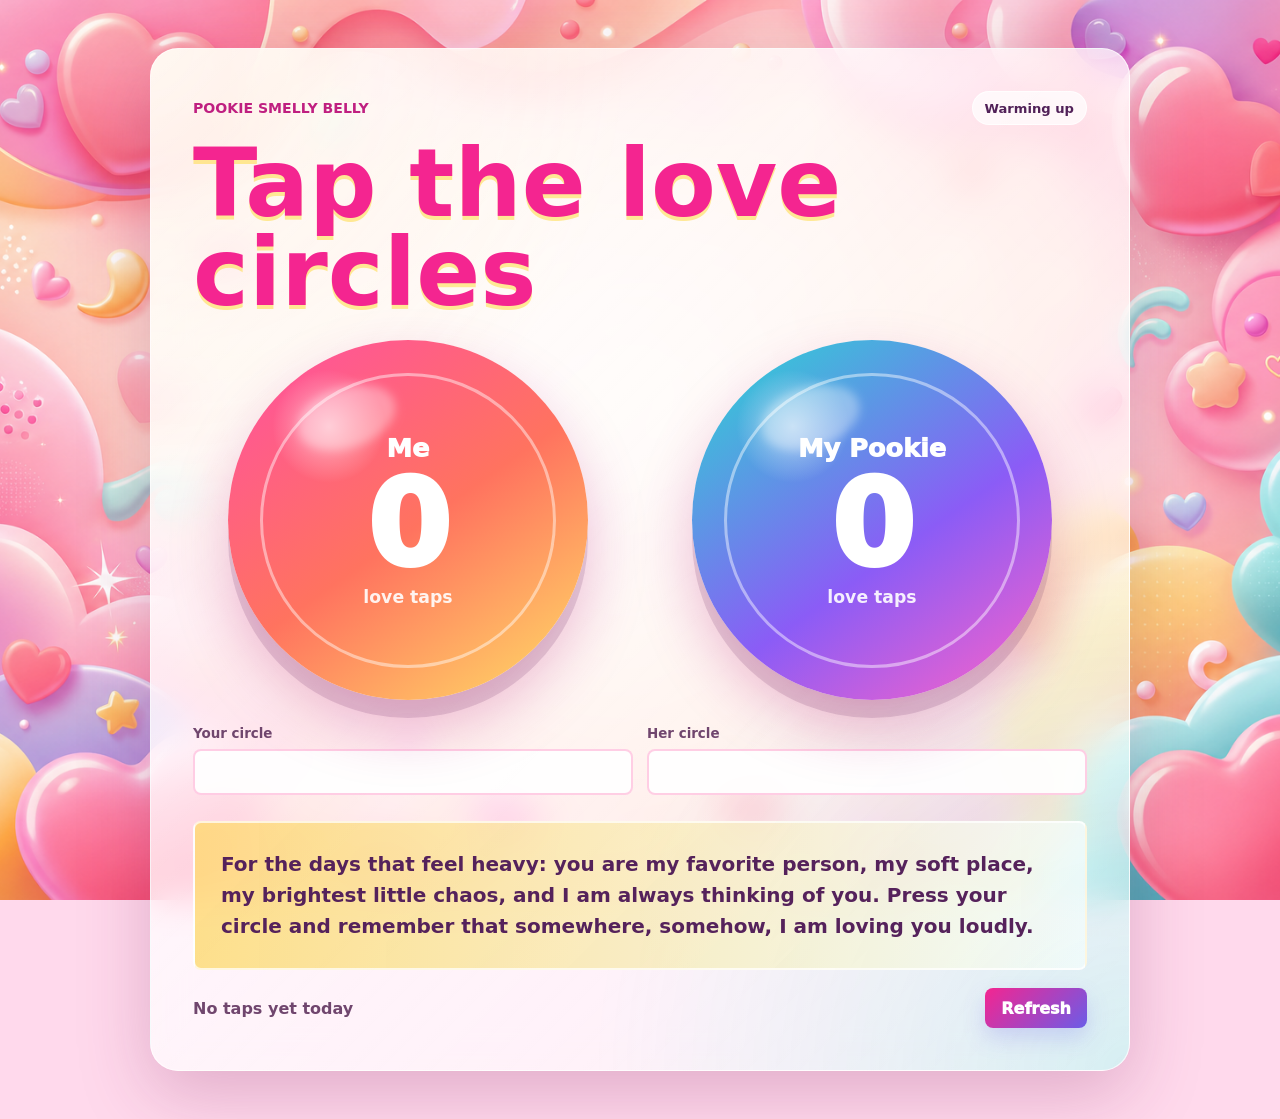
==== index.html @ 13003d05 "Build Pookie Smelly Belly app" ====
<!doctype html>
<html lang="en">
  <head>
    <meta charset="UTF-8" />
    <meta name="viewport" content="width=device-width, initial-scale=1.0" />
    <title>Pookie Smelly Belly</title>
    <link rel="preconnect" href="https://jkydcpnmeawgxenekvzt.supabase.co" />
    <link rel="stylesheet" href="styles.css" />
  </head>
  <body>
    <main class="app-shell">
      <section class="love-board" aria-label="Pookie Smelly Belly love counter">
        <div class="title-row">
          <p class="kicker">Pookie Smelly Belly</p>
          <div class="cloud-status" id="cloudStatus">Warming up</div>
        </div>

        <h1>Tap the love circles</h1>

        <div class="circle-grid">
          <button class="love-circle love-circle--sunset" id="personOneButton" type="button">
            <span class="circle-name">Me</span>
            <span class="circle-count" id="personOneCount">0</span>
            <span class="circle-caption">love taps</span>
          </button>

          <button class="love-circle love-circle--ocean" id="personTwoButton" type="button">
            <span class="circle-name">My Pookie</span>
            <span class="circle-count" id="personTwoCount">0</span>
            <span class="circle-caption">love taps</span>
          </button>
        </div>

        <div class="name-controls" aria-label="Rename love circles">
          <label>
            <span>Your circle</span>
            <input id="personOneName" maxlength="24" autocomplete="off" />
          </label>
          <label>
            <span>Her circle</span>
            <input id="personTwoName" maxlength="24" autocomplete="off" />
          </label>
        </div>

        <article class="love-note" aria-label="A love note for a bad day">
          <p>For the days that feel heavy: you are my favorite person, my soft place, my brightest little chaos, and I am always thinking of you. Press your circle and remember that somewhere, somehow, I am loving you loudly.</p>
        </article>

        <div class="tiny-history">
          <span id="lastTap">No taps yet today</span>
          <button class="ghost-button" id="syncButton" type="button">Refresh</button>
        </div>
      </section>
    </main>

    <script type="module" src="script.js"></script>
  </body>
</html>
---- styles.css ----
:root {
  color-scheme: light;
  --ink: #32123d;
  --muted: #70466e;
  --paper: rgba(255, 255, 255, 0.78);
  --paper-strong: rgba(255, 255, 255, 0.92);
  --pink: #ff4fa3;
  --coral: #ff735f;
  --lemon: #ffe066;
  --aqua: #27d9d2;
  --violet: #8b5cf6;
  --green: #5ce68a;
  --shadow: 0 22px 70px rgba(130, 37, 97, 0.25);
}

* {
  box-sizing: border-box;
}

html,
body {
  min-height: 100%;
}

body {
  margin: 0;
  font-family:
    Inter, ui-sans-serif, system-ui, -apple-system, BlinkMacSystemFont, "Segoe UI",
    sans-serif;
  color: var(--ink);
  background: #ffd9ec url("assets/pookie-background.png") center / cover fixed no-repeat;
}

button,
input {
  font: inherit;
}

.app-shell {
  min-height: 100vh;
  display: grid;
  place-items: center;
  padding: clamp(18px, 4vw, 48px);
}

.love-board {
  width: min(980px, 100%);
  padding: clamp(20px, 4vw, 42px);
  border: 1px solid rgba(255, 255, 255, 0.72);
  border-radius: 28px;
  background:
    linear-gradient(135deg, rgba(255, 255, 255, 0.88), rgba(255, 255, 255, 0.58)),
    radial-gradient(circle at top left, rgba(255, 224, 102, 0.55), transparent 34%),
    radial-gradient(circle at bottom right, rgba(39, 217, 210, 0.45), transparent 38%);
  box-shadow: var(--shadow);
  backdrop-filter: blur(18px) saturate(1.2);
}

.title-row,
.tiny-history {
  display: flex;
  align-items: center;
  justify-content: space-between;
  gap: 14px;
  flex-wrap: wrap;
}

.kicker {
  margin: 0;
  font-size: 0.88rem;
  font-weight: 900;
  letter-spacing: 0;
  text-transform: uppercase;
  color: #bf1f80;
}

.cloud-status {
  min-height: 34px;
  display: inline-flex;
  align-items: center;
  border-radius: 999px;
  padding: 7px 12px;
  color: #512158;
  background: rgba(255, 255, 255, 0.72);
  border: 1px solid rgba(255, 255, 255, 0.8);
  font-size: 0.82rem;
  font-weight: 800;
}

.cloud-status[data-mode="cloud"] {
  color: #114a49;
  background: rgba(209, 255, 244, 0.82);
}

.cloud-status[data-mode="local"] {
  color: #7f3152;
  background: rgba(255, 231, 241, 0.88);
}

.cloud-status[data-mode="loading"] {
  color: #5f4d12;
  background: rgba(255, 243, 181, 0.86);
}

h1 {
  margin: 14px 0 24px;
  max-width: 720px;
  font-size: clamp(2.45rem, 9vw, 5.9rem);
  line-height: 0.94;
  letter-spacing: 0;
  color: #f42590;
  text-shadow: 0 4px 0 rgba(255, 224, 102, 0.68);
}

.circle-grid {
  display: grid;
  grid-template-columns: repeat(2, minmax(220px, 1fr));
  gap: clamp(18px, 4vw, 34px);
  align-items: center;
}

.love-circle {
  position: relative;
  aspect-ratio: 1;
  width: min(100%, 360px);
  justify-self: center;
  display: grid;
  place-items: center;
  align-content: center;
  gap: 8px;
  border: 0;
  border-radius: 50%;
  color: #ffffff;
  cursor: pointer;
  box-shadow:
    0 18px 0 rgba(101, 40, 92, 0.16),
    0 28px 58px rgba(188, 22, 118, 0.28);
  transform: translateY(0) scale(1);
  transition:
    transform 160ms ease,
    box-shadow 160ms ease,
    filter 160ms ease;
  overflow: hidden;
}

.love-circle::before {
  content: "";
  position: absolute;
  inset: 9%;
  border-radius: inherit;
  border: 3px solid rgba(255, 255, 255, 0.45);
  pointer-events: none;
}

.love-circle::after {
  content: "";
  position: absolute;
  top: 13%;
  left: 19%;
  width: 28%;
  height: 17%;
  border-radius: 50%;
  background: rgba(255, 255, 255, 0.35);
  filter: blur(5px);
  transform: rotate(-18deg);
  pointer-events: none;
}

.love-circle:hover {
  filter: saturate(1.08);
  transform: translateY(-5px) scale(1.015);
}

.love-circle:active,
.love-circle.is-popping {
  transform: translateY(5px) scale(0.97);
  box-shadow:
    0 8px 0 rgba(101, 40, 92, 0.18),
    0 18px 34px rgba(188, 22, 118, 0.24);
}

.love-circle:focus-visible,
.ghost-button:focus-visible,
input:focus-visible {
  outline: 4px solid rgba(255, 224, 102, 0.9);
  outline-offset: 4px;
}

.love-circle--sunset {
  background:
    radial-gradient(circle at 28% 24%, rgba(255, 255, 255, 0.52), transparent 15%),
    linear-gradient(145deg, var(--pink), var(--coral) 52%, var(--lemon));
}

.love-circle--ocean {
  background:
    radial-gradient(circle at 28% 24%, rgba(255, 255, 255, 0.52), transparent 15%),
    linear-gradient(145deg, var(--aqua), var(--violet) 58%, #ff63c7);
}

.circle-name,
.circle-caption {
  position: relative;
  z-index: 1;
}

.circle-name {
  max-width: 78%;
  overflow-wrap: anywhere;
  text-align: center;
  font-size: clamp(1.05rem, 2.3vw, 1.6rem);
  font-weight: 950;
}

.circle-count {
  position: relative;
  z-index: 1;
  font-size: clamp(4rem, 12vw, 7.5rem);
  line-height: 0.9;
  font-weight: 1000;
  letter-spacing: 0;
  font-variant-numeric: tabular-nums;
}

.circle-caption {
  font-size: clamp(0.9rem, 2vw, 1.08rem);
  font-weight: 850;
  opacity: 0.9;
}

.name-controls {
  display: grid;
  grid-template-columns: repeat(2, minmax(0, 1fr));
  gap: 14px;
  margin-top: 26px;
}

.name-controls label {
  display: grid;
  gap: 8px;
  color: var(--muted);
  font-size: 0.84rem;
  font-weight: 900;
}

.name-controls input {
  min-width: 0;
  height: 46px;
  border: 2px solid rgba(255, 79, 163, 0.28);
  border-radius: 8px;
  padding: 0 13px;
  color: var(--ink);
  background: var(--paper-strong);
  font-weight: 800;
}

.love-note {
  margin-top: 26px;
  padding: clamp(18px, 3vw, 26px);
  border-radius: 8px;
  background:
    linear-gradient(90deg, rgba(255, 224, 102, 0.72), rgba(255, 255, 255, 0.75)),
    linear-gradient(135deg, rgba(255, 79, 163, 0.16), rgba(39, 217, 210, 0.18));
  border: 2px solid rgba(255, 255, 255, 0.72);
}

.love-note p {
  margin: 0;
  color: #55225b;
  font-size: clamp(1.02rem, 2vw, 1.25rem);
  line-height: 1.55;
  font-weight: 750;
}

.tiny-history {
  margin-top: 18px;
  color: var(--muted);
  font-weight: 800;
}

.ghost-button {
  min-height: 40px;
  border: 0;
  border-radius: 8px;
  padding: 0 16px;
  color: #ffffff;
  background: linear-gradient(135deg, #f42590, #6c5ce7);
  font-weight: 950;
  cursor: pointer;
  box-shadow: 0 10px 22px rgba(108, 92, 231, 0.22);
}

.heart-burst {
  position: fixed;
  z-index: 4;
  transform: translate(-50%, -50%);
  color: #ff2f92;
  font-size: 28px;
  font-weight: 900;
  pointer-events: none;
  animation: float-love 850ms ease-out forwards;
  text-shadow: 0 2px 0 rgba(255, 255, 255, 0.75);
}

@keyframes float-love {
  from {
    opacity: 1;
    transform: translate(-50%, -50%) scale(0.85) rotate(-8deg);
  }

  to {
    opacity: 0;
    transform: translate(-50%, -165%) scale(1.6) rotate(10deg);
  }
}

@media (max-width: 720px) {
  .app-shell {
    place-items: start center;
  }

  .love-board {
    border-radius: 18px;
  }

  .circle-grid,
  .name-controls {
    grid-template-columns: 1fr;
  }

  .love-circle {
    width: min(100%, 292px);
  }
}

@media (prefers-reduced-motion: reduce) {
  *,
  *::before,
  *::after {
    animation-duration: 1ms !important;
    transition-duration: 1ms !important;
    scroll-behavior: auto !important;
  }
}
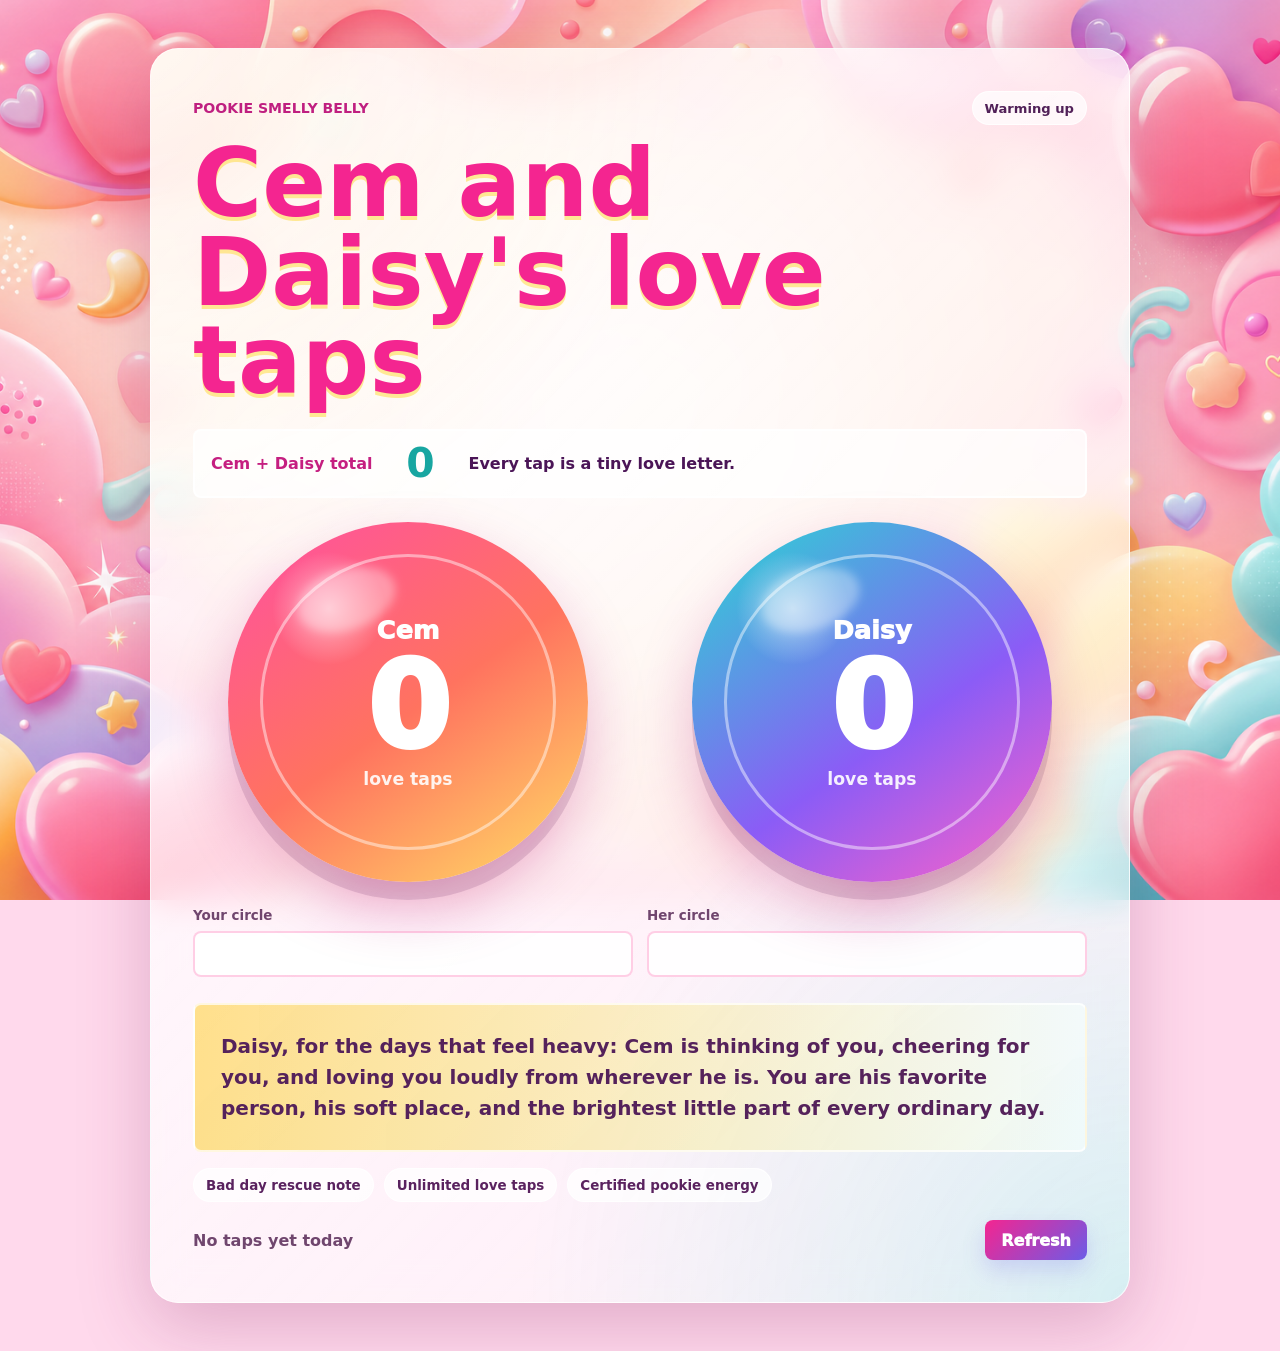
==== commit 57f08712: "Personalize app for Cem and Daisy" ====
--- a/index.html
+++ b/index.html
@@ -15,17 +15,23 @@
           <div class="cloud-status" id="cloudStatus">Warming up</div>
         </div>
 
-        <h1>Tap the love circles</h1>
+        <h1>Cem and Daisy's love taps</h1>
+
+        <div class="love-meter" aria-label="Total love taps">
+          <span class="meter-label">Cem + Daisy total</span>
+          <strong id="totalCount">0</strong>
+          <span class="meter-message" id="cuteMessage">Every tap is a tiny love letter.</span>
+        </div>
 
         <div class="circle-grid">
           <button class="love-circle love-circle--sunset" id="personOneButton" type="button">
-            <span class="circle-name">Me</span>
+            <span class="circle-name">Cem</span>
             <span class="circle-count" id="personOneCount">0</span>
             <span class="circle-caption">love taps</span>
           </button>
 
           <button class="love-circle love-circle--ocean" id="personTwoButton" type="button">
-            <span class="circle-name">My Pookie</span>
+            <span class="circle-name">Daisy</span>
             <span class="circle-count" id="personTwoCount">0</span>
             <span class="circle-caption">love taps</span>
           </button>
@@ -43,8 +49,14 @@
         </div>
 
         <article class="love-note" aria-label="A love note for a bad day">
-          <p>For the days that feel heavy: you are my favorite person, my soft place, my brightest little chaos, and I am always thinking of you. Press your circle and remember that somewhere, somehow, I am loving you loudly.</p>
+          <p>Daisy, for the days that feel heavy: Cem is thinking of you, cheering for you, and loving you loudly from wherever he is. You are his favorite person, his soft place, and the brightest little part of every ordinary day.</p>
         </article>
+
+        <div class="mini-promises" aria-label="Tiny promises from Cem to Daisy">
+          <span>Bad day rescue note</span>
+          <span>Unlimited love taps</span>
+          <span>Certified pookie energy</span>
+        </div>
 
         <div class="tiny-history">
           <span id="lastTap">No taps yet today</span>
--- a/styles.css
+++ b/styles.css
@@ -104,12 +104,48 @@
 
 h1 {
   margin: 14px 0 24px;
-  max-width: 720px;
+  max-width: 820px;
   font-size: clamp(2.45rem, 9vw, 5.9rem);
   line-height: 0.94;
   letter-spacing: 0;
   color: #f42590;
   text-shadow: 0 4px 0 rgba(255, 224, 102, 0.68);
+}
+
+.love-meter {
+  display: grid;
+  grid-template-columns: auto auto 1fr;
+  align-items: center;
+  gap: 12px;
+  margin: 0 0 24px;
+  padding: 12px 16px;
+  border-radius: 8px;
+  color: #4b1557;
+  background: rgba(255, 255, 255, 0.7);
+  border: 2px solid rgba(255, 255, 255, 0.86);
+}
+
+.meter-label,
+.meter-message {
+  font-weight: 850;
+}
+
+.meter-label {
+  color: #c51f80;
+}
+
+.love-meter strong {
+  min-width: 72px;
+  font-size: clamp(1.65rem, 4vw, 2.55rem);
+  line-height: 1;
+  color: #18a6a1;
+  font-variant-numeric: tabular-nums;
+  text-align: center;
+}
+
+.meter-message {
+  min-width: 0;
+  overflow-wrap: anywhere;
 }
 
 .circle-grid {
@@ -272,6 +308,26 @@
   font-weight: 750;
 }
 
+.mini-promises {
+  display: flex;
+  flex-wrap: wrap;
+  gap: 10px;
+  margin-top: 16px;
+}
+
+.mini-promises span {
+  min-height: 34px;
+  display: inline-flex;
+  align-items: center;
+  border-radius: 999px;
+  padding: 7px 12px;
+  color: #5a225f;
+  background: rgba(255, 255, 255, 0.72);
+  border: 1px solid rgba(255, 255, 255, 0.84);
+  font-size: 0.84rem;
+  font-weight: 900;
+}
+
 .tiny-history {
   margin-top: 18px;
   color: var(--muted);
@@ -302,6 +358,41 @@
   text-shadow: 0 2px 0 rgba(255, 255, 255, 0.75);
 }
 
+.milestone-toast {
+  position: fixed;
+  left: 50%;
+  bottom: 24px;
+  z-index: 5;
+  max-width: min(420px, calc(100vw - 32px));
+  transform: translateX(-50%);
+  padding: 14px 18px;
+  border-radius: 8px;
+  color: #ffffff;
+  background: linear-gradient(135deg, #f42590, #18b7af);
+  box-shadow: 0 20px 45px rgba(74, 22, 91, 0.25);
+  font-weight: 950;
+  text-align: center;
+  animation: toast-in 2400ms ease forwards;
+}
+
+@keyframes toast-in {
+  0% {
+    opacity: 0;
+    transform: translate(-50%, 18px) scale(0.96);
+  }
+
+  15%,
+  82% {
+    opacity: 1;
+    transform: translate(-50%, 0) scale(1);
+  }
+
+  100% {
+    opacity: 0;
+    transform: translate(-50%, 18px) scale(0.98);
+  }
+}
+
 @keyframes float-love {
   from {
     opacity: 1;
@@ -324,8 +415,13 @@
   }
 
   .circle-grid,
-  .name-controls {
+  .name-controls,
+  .love-meter {
     grid-template-columns: 1fr;
+  }
+
+  .love-meter strong {
+    text-align: left;
   }
 
   .love-circle {
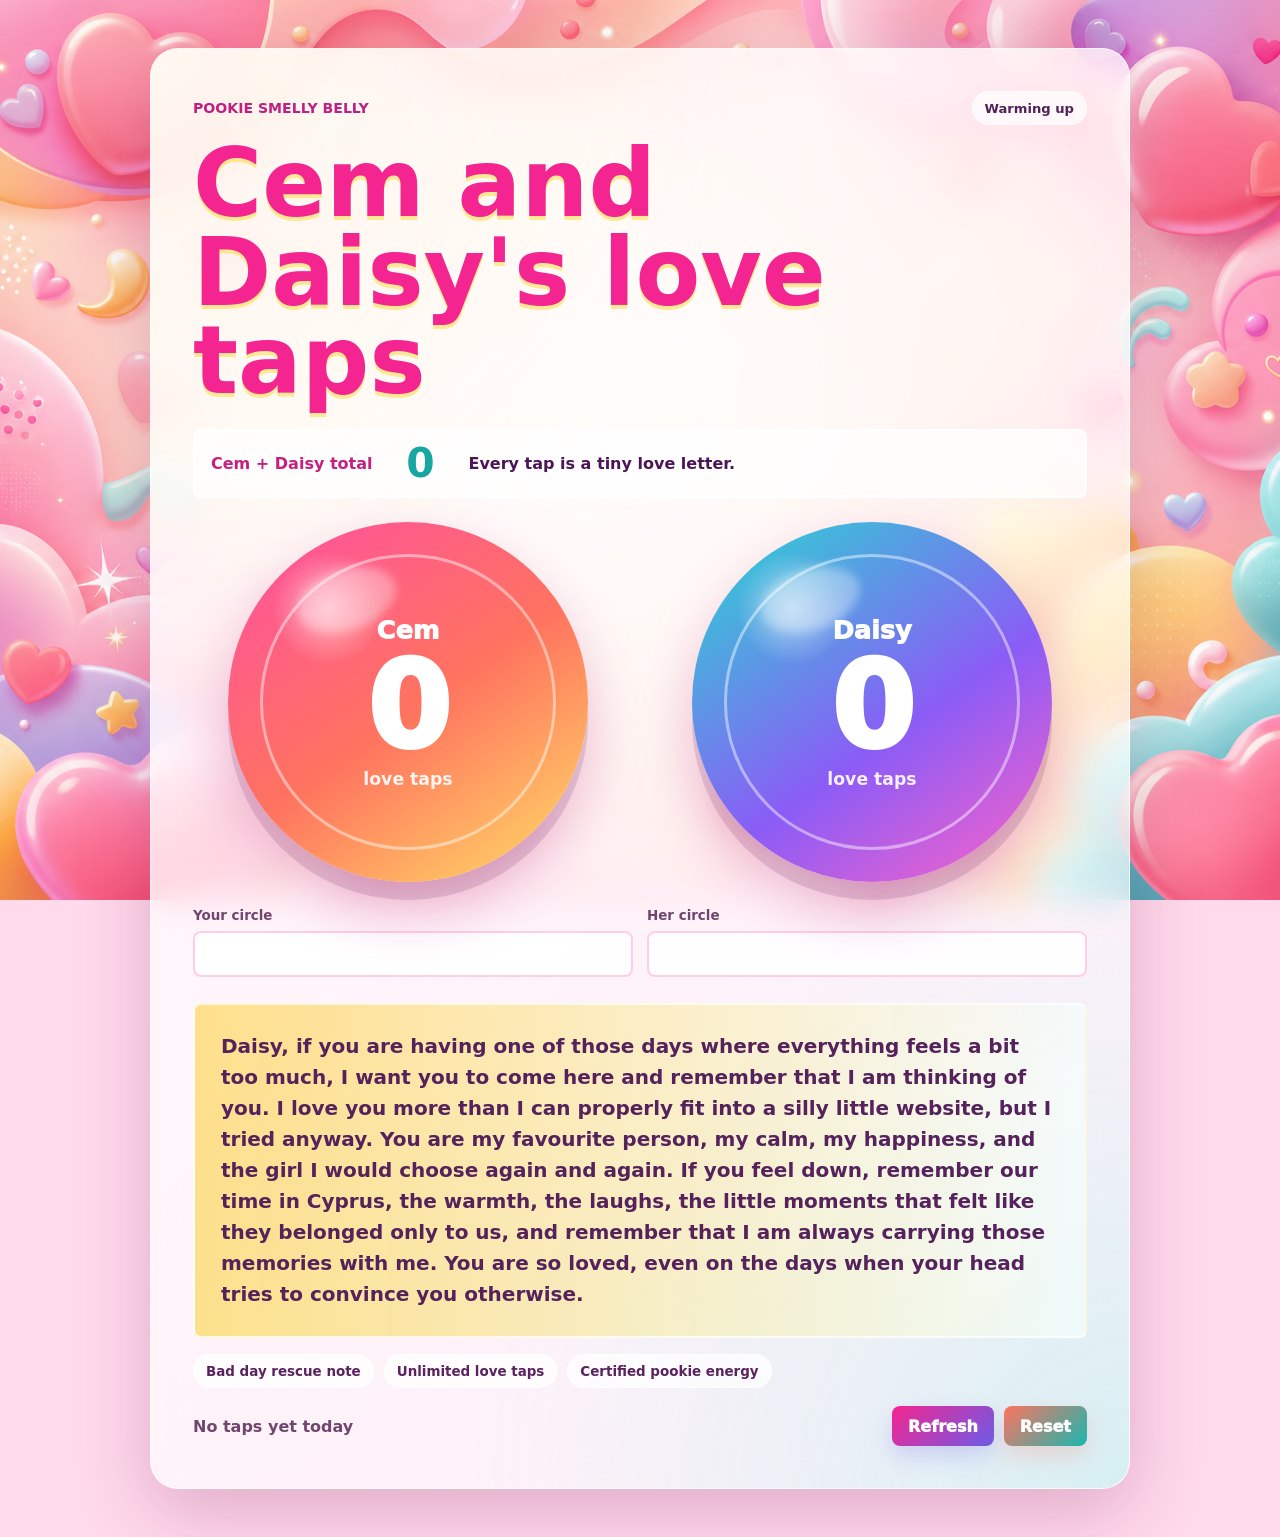
==== commit c70baa1e: "Add reset button and longer love note" ====
--- a/index.html
+++ b/index.html
@@ -49,7 +49,7 @@
         </div>
 
         <article class="love-note" aria-label="A love note for a bad day">
-          <p>Daisy, for the days that feel heavy: Cem is thinking of you, cheering for you, and loving you loudly from wherever he is. You are his favorite person, his soft place, and the brightest little part of every ordinary day.</p>
+          <p>Daisy, if you are having one of those days where everything feels a bit too much, I want you to come here and remember that I am thinking of you. I love you more than I can properly fit into a silly little website, but I tried anyway. You are my favourite person, my calm, my happiness, and the girl I would choose again and again. If you feel down, remember our time in Cyprus, the warmth, the laughs, the little moments that felt like they belonged only to us, and remember that I am always carrying those memories with me. You are so loved, even on the days when your head tries to convince you otherwise.</p>
         </article>
 
         <div class="mini-promises" aria-label="Tiny promises from Cem to Daisy">
@@ -60,7 +60,10 @@
 
         <div class="tiny-history">
           <span id="lastTap">No taps yet today</span>
-          <button class="ghost-button" id="syncButton" type="button">Refresh</button>
+          <div class="action-buttons">
+            <button class="ghost-button" id="syncButton" type="button">Refresh</button>
+            <button class="reset-button" id="resetButton" type="button">Reset</button>
+          </div>
         </div>
       </section>
     </main>
--- a/styles.css
+++ b/styles.css
@@ -334,16 +334,31 @@
   font-weight: 800;
 }
 
-.ghost-button {
+.action-buttons {
+  display: flex;
+  gap: 10px;
+  flex-wrap: wrap;
+}
+
+.ghost-button,
+.reset-button {
   min-height: 40px;
   border: 0;
   border-radius: 8px;
   padding: 0 16px;
   color: #ffffff;
-  background: linear-gradient(135deg, #f42590, #6c5ce7);
   font-weight: 950;
   cursor: pointer;
+}
+
+.ghost-button {
+  background: linear-gradient(135deg, #f42590, #6c5ce7);
   box-shadow: 0 10px 22px rgba(108, 92, 231, 0.22);
+}
+
+.reset-button {
+  background: linear-gradient(135deg, #ff735f, #18b7af);
+  box-shadow: 0 10px 22px rgba(255, 115, 95, 0.22);
 }
 
 .heart-burst {
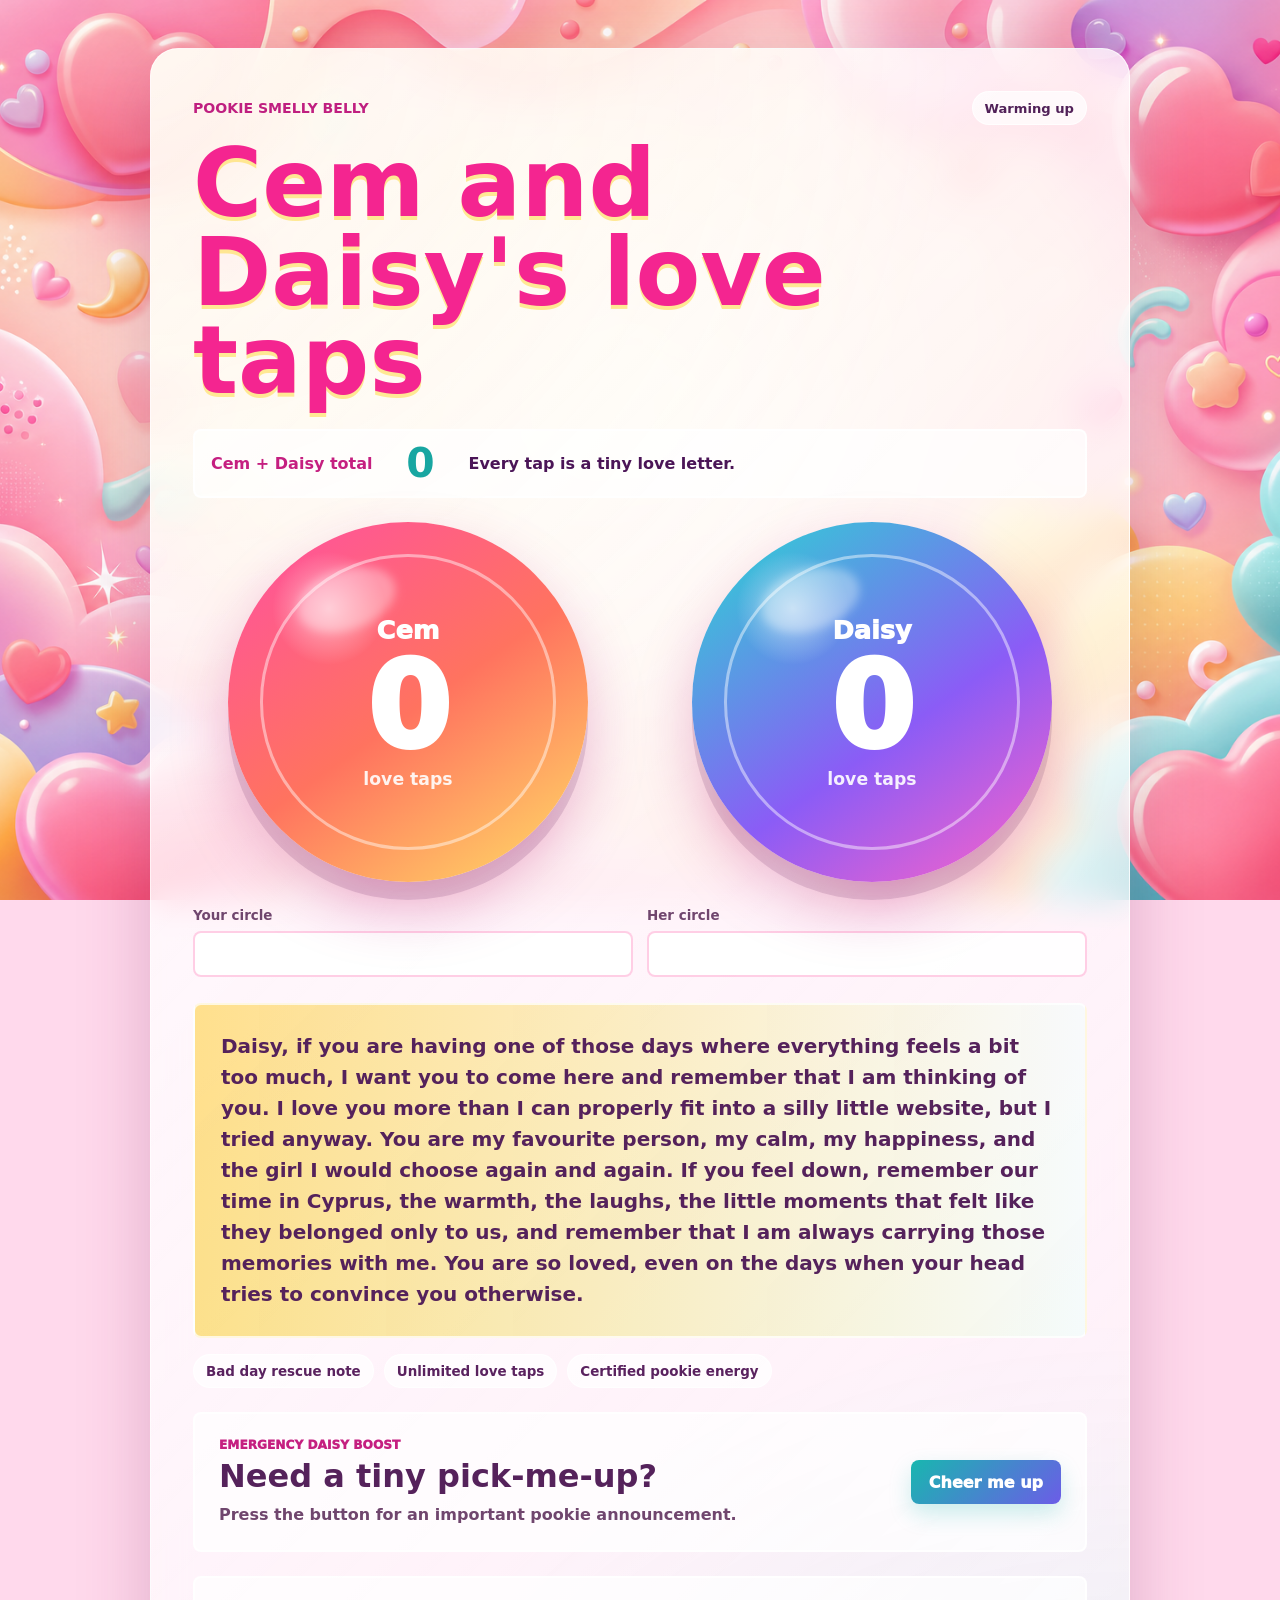
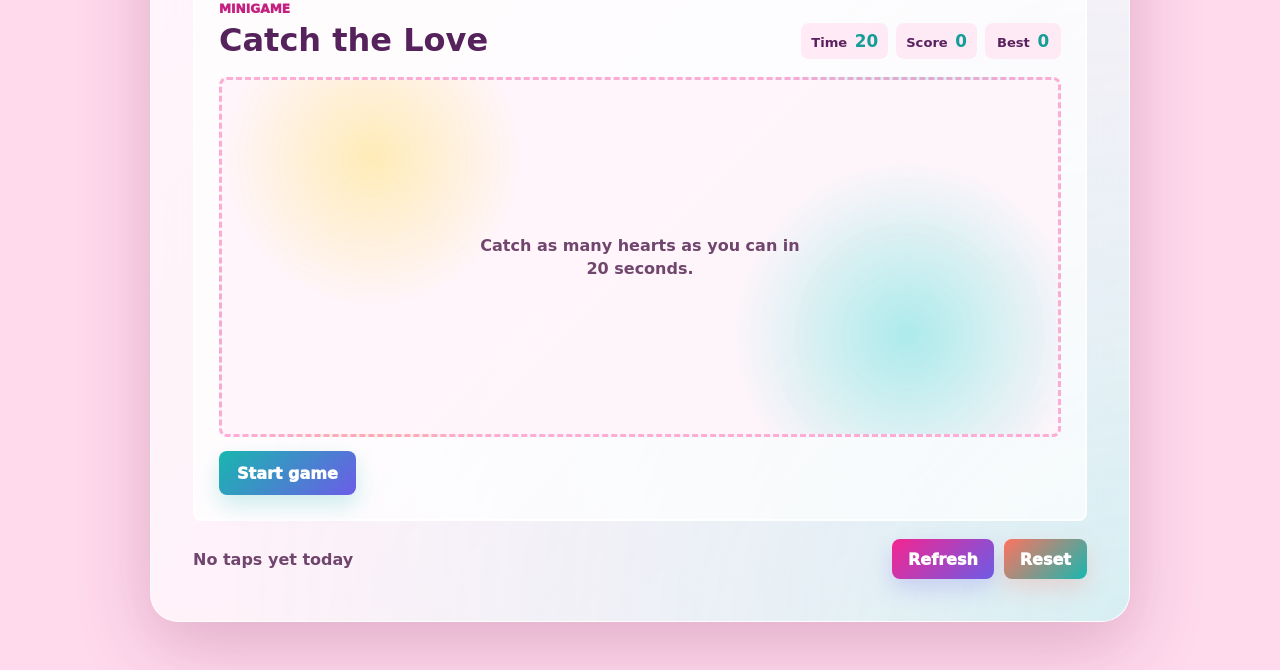
==== commit 68b7ac86: "Add Catch the Love minigame" ====
--- a/index.html
+++ b/index.html
@@ -58,6 +58,36 @@
           <span>Certified pookie energy</span>
         </div>
 
+        <section class="pick-me-up" aria-labelledby="pickMeUpTitle">
+          <div>
+            <p class="section-kicker">Emergency Daisy boost</p>
+            <h2 id="pickMeUpTitle">Need a tiny pick-me-up?</h2>
+            <p id="pickMeUpMessage">Press the button for an important pookie announcement.</p>
+          </div>
+          <button class="pick-me-up-button" id="pickMeUpButton" type="button">Cheer me up</button>
+        </section>
+
+        <section class="mini-game" aria-labelledby="gameTitle">
+          <div class="game-heading">
+            <div>
+              <p class="section-kicker">Minigame</p>
+              <h2 id="gameTitle">Catch the Love</h2>
+            </div>
+            <div class="game-stats" aria-live="polite">
+              <span>Time <strong id="gameTime">20</strong></span>
+              <span>Score <strong id="gameScore">0</strong></span>
+              <span>Best <strong id="gameBest">0</strong></span>
+            </div>
+          </div>
+
+          <div class="game-arena" id="gameArena">
+            <p class="game-message" id="gameMessage">Catch as many hearts as you can in 20 seconds.</p>
+            <button class="game-heart" id="gameHeart" type="button" aria-label="Catch the heart">♥</button>
+          </div>
+
+          <button class="game-start-button" id="gameStartButton" type="button">Start game</button>
+        </section>
+
         <div class="tiny-history">
           <span id="lastTap">No taps yet today</span>
           <div class="action-buttons">
--- a/styles.css
+++ b/styles.css
@@ -217,6 +217,10 @@
 
 .love-circle:focus-visible,
 .ghost-button:focus-visible,
+.reset-button:focus-visible,
+.pick-me-up-button:focus-visible,
+.game-start-button:focus-visible,
+.game-heart:focus-visible,
 input:focus-visible {
   outline: 4px solid rgba(255, 224, 102, 0.9);
   outline-offset: 4px;
@@ -256,6 +260,14 @@
   font-weight: 1000;
   letter-spacing: 0;
   font-variant-numeric: tabular-nums;
+}
+
+.circle-count.is-large {
+  font-size: clamp(3rem, 8vw, 5rem);
+}
+
+.circle-count.is-huge {
+  font-size: clamp(2.25rem, 6vw, 3.75rem);
 }
 
 .circle-caption {
@@ -328,6 +340,160 @@
   font-weight: 900;
 }
 
+.pick-me-up,
+.mini-game {
+  margin-top: 24px;
+  border: 2px solid rgba(255, 255, 255, 0.82);
+  border-radius: 8px;
+  background: rgba(255, 255, 255, 0.72);
+}
+
+.pick-me-up {
+  display: grid;
+  grid-template-columns: 1fr auto;
+  gap: 18px;
+  align-items: center;
+  padding: clamp(18px, 3vw, 24px);
+}
+
+.section-kicker {
+  margin: 0 0 5px;
+  color: #c51f80;
+  font-size: 0.76rem;
+  font-weight: 950;
+  text-transform: uppercase;
+}
+
+h2 {
+  margin: 0;
+  color: #55225b;
+  font-size: clamp(1.35rem, 3vw, 2rem);
+  letter-spacing: 0;
+}
+
+.pick-me-up p:last-child {
+  margin: 8px 0 0;
+  color: var(--muted);
+  font-weight: 750;
+  line-height: 1.45;
+}
+
+.pick-me-up-button,
+.game-start-button {
+  min-height: 44px;
+  border: 0;
+  border-radius: 8px;
+  padding: 0 18px;
+  color: #ffffff;
+  background: linear-gradient(135deg, #18b7af, #6c5ce7);
+  box-shadow: 0 10px 22px rgba(24, 183, 175, 0.22);
+  cursor: pointer;
+  font-weight: 950;
+  transition: transform 160ms ease;
+}
+
+.pick-me-up-button.is-popping {
+  transform: scale(0.96);
+}
+
+.mini-game {
+  padding: clamp(18px, 3vw, 24px);
+}
+
+.game-heading {
+  display: flex;
+  justify-content: space-between;
+  align-items: end;
+  gap: 16px;
+  flex-wrap: wrap;
+}
+
+.game-stats {
+  display: flex;
+  gap: 8px;
+  flex-wrap: wrap;
+}
+
+.game-stats span {
+  min-width: 76px;
+  padding: 8px 10px;
+  border-radius: 8px;
+  color: #5a225f;
+  background: rgba(255, 231, 244, 0.86);
+  font-size: 0.82rem;
+  font-weight: 850;
+  text-align: center;
+}
+
+.game-stats strong {
+  margin-left: 3px;
+  color: #159d97;
+  font-size: 1.05rem;
+  font-variant-numeric: tabular-nums;
+}
+
+.game-arena {
+  position: relative;
+  height: clamp(250px, 44vw, 360px);
+  margin: 18px 0 14px;
+  border: 3px dashed rgba(244, 37, 144, 0.35);
+  border-radius: 8px;
+  overflow: hidden;
+  background:
+    radial-gradient(circle at 18% 22%, rgba(255, 224, 102, 0.45), transparent 20%),
+    radial-gradient(circle at 82% 72%, rgba(39, 217, 210, 0.38), transparent 24%),
+    rgba(255, 244, 250, 0.84);
+}
+
+.game-message {
+  position: absolute;
+  inset: 50% auto auto 50%;
+  width: min(320px, calc(100% - 80px));
+  margin: 0;
+  transform: translate(-50%, -50%);
+  color: #70466e;
+  font-weight: 900;
+  line-height: 1.45;
+  text-align: center;
+}
+
+.game-heart {
+  position: absolute;
+  left: calc(50% - 32px);
+  top: calc(50% - 32px);
+  width: 64px;
+  height: 64px;
+  display: none;
+  place-items: center;
+  border: 0;
+  border-radius: 50%;
+  color: #ffffff;
+  background: linear-gradient(145deg, #ff4fa3, #ff735f);
+  box-shadow:
+    0 10px 0 rgba(173, 29, 112, 0.16),
+    0 16px 28px rgba(244, 37, 144, 0.3);
+  cursor: pointer;
+  font-size: 2rem;
+  transition: transform 100ms ease;
+}
+
+.game-arena.is-playing .game-heart {
+  display: grid;
+}
+
+.game-arena.is-playing .game-message {
+  opacity: 0.18;
+}
+
+.game-heart.is-caught {
+  transform: scale(0.78);
+}
+
+.game-start-button:disabled {
+  cursor: default;
+  opacity: 0.66;
+}
+
 .tiny-history {
   margin-top: 18px;
   color: var(--muted);
@@ -431,7 +597,8 @@
 
   .circle-grid,
   .name-controls,
-  .love-meter {
+  .love-meter,
+  .pick-me-up {
     grid-template-columns: 1fr;
   }
 
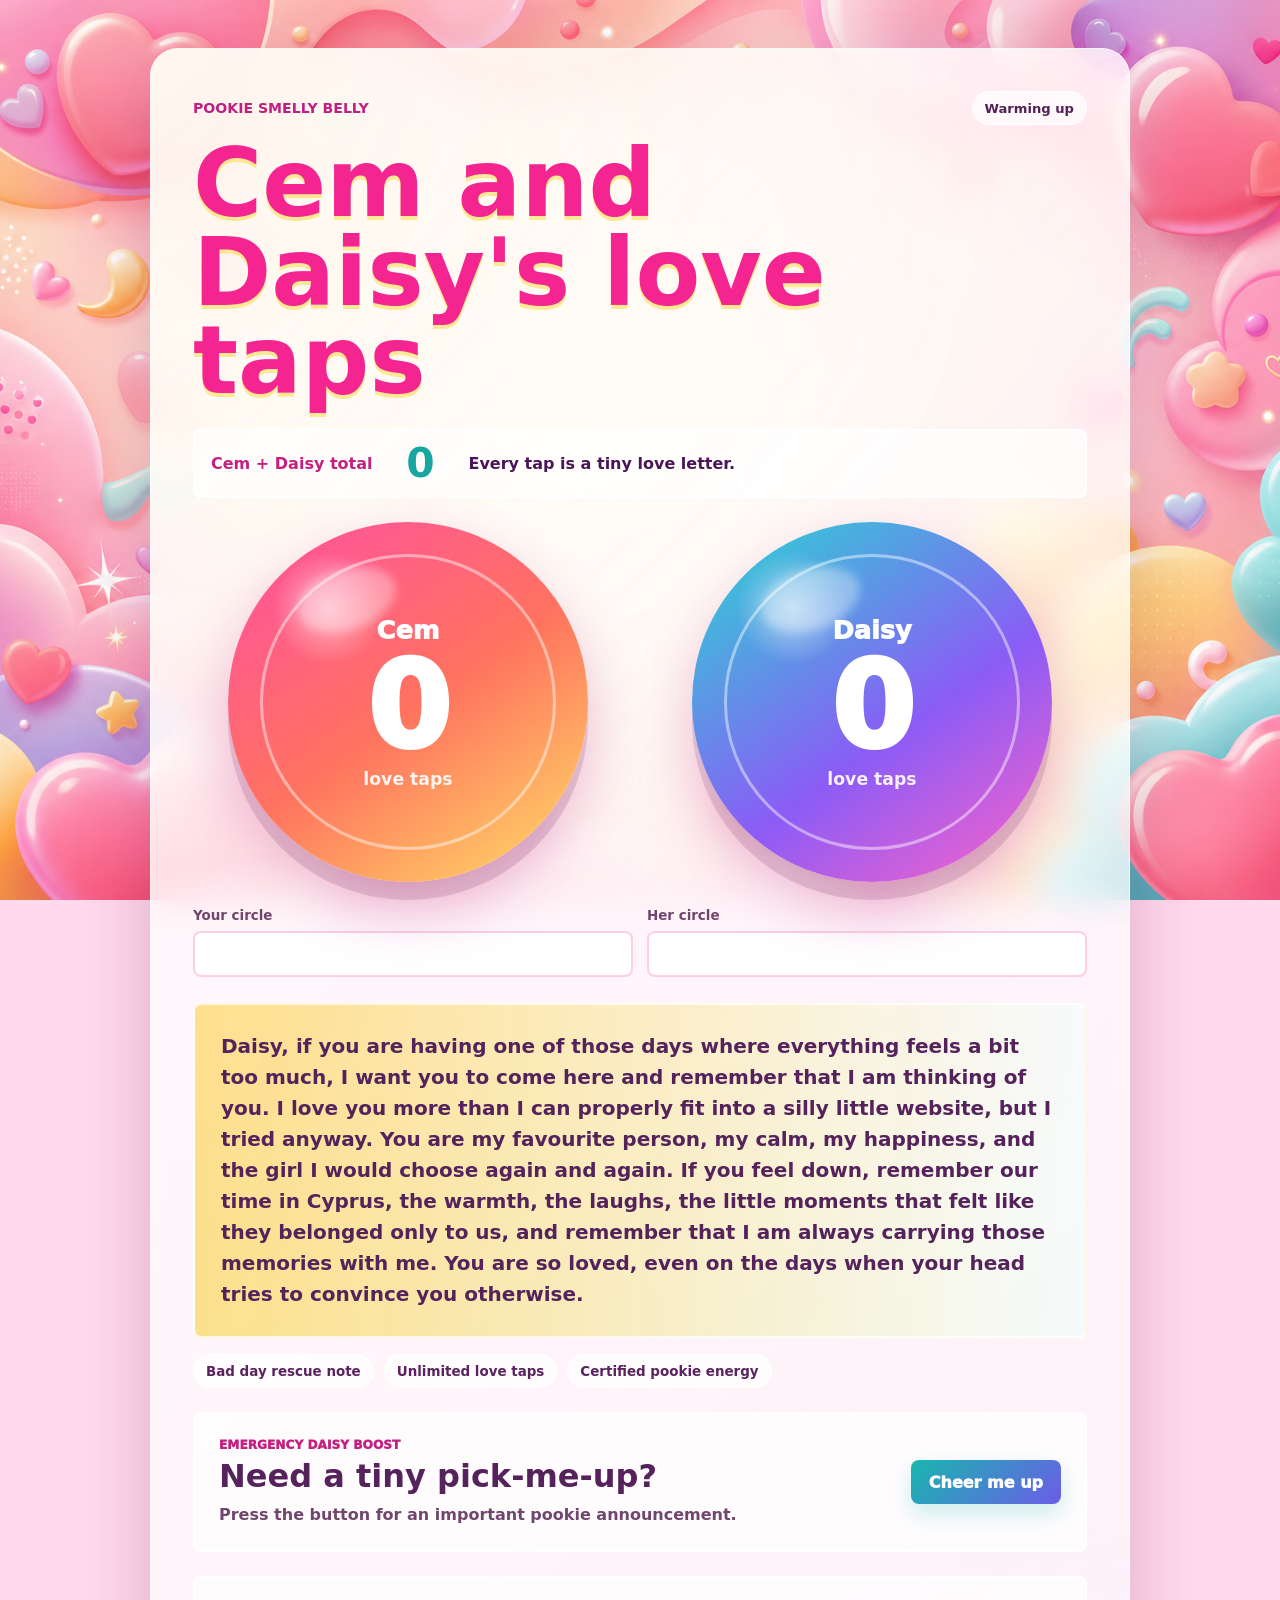
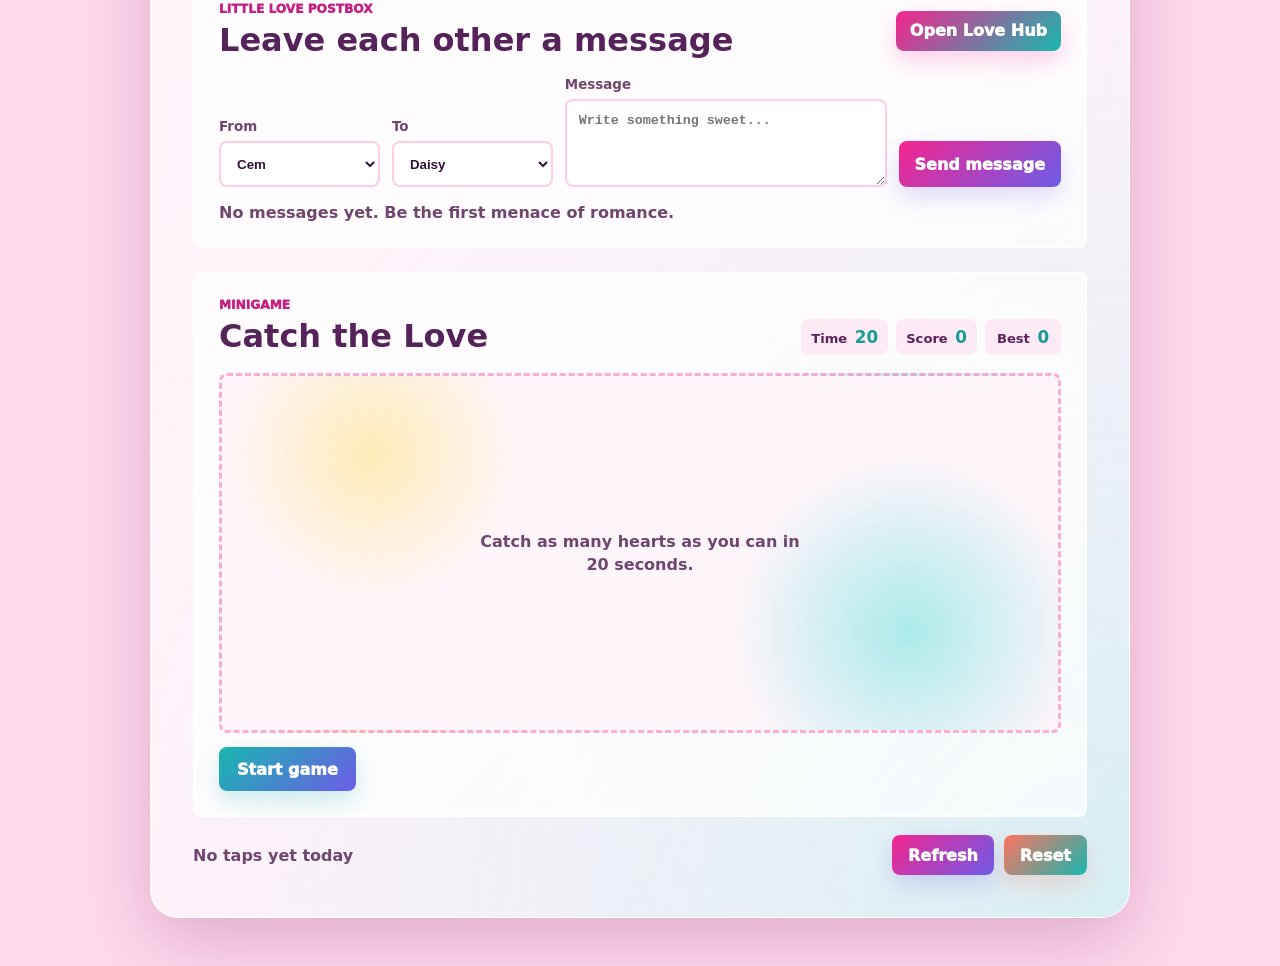
==== commit 250b5dfb: "Add shared messages and Love Hub" ====
--- a/index.html
+++ b/index.html
@@ -5,7 +5,7 @@
     <meta name="viewport" content="width=device-width, initial-scale=1.0" />
     <title>Pookie Smelly Belly</title>
     <link rel="preconnect" href="https://jkydcpnmeawgxenekvzt.supabase.co" />
-    <link rel="stylesheet" href="styles.css" />
+    <link rel="stylesheet" href="styles.css?v=20260606-1" />
   </head>
   <body>
     <main class="app-shell">
@@ -67,6 +67,42 @@
           <button class="pick-me-up-button" id="pickMeUpButton" type="button">Cheer me up</button>
         </section>
 
+        <section class="message-drop" aria-labelledby="messageDropTitle">
+          <div class="message-heading">
+            <div>
+              <p class="section-kicker">Little love postbox</p>
+              <h2 id="messageDropTitle">Leave each other a message</h2>
+            </div>
+            <a class="hub-link" href="hub.html">Open Love Hub</a>
+          </div>
+
+          <form class="message-form" id="messageForm">
+            <label>
+              <span>From</span>
+              <select id="messageFrom">
+                <option value="Cem">Cem</option>
+                <option value="Daisy">Daisy</option>
+              </select>
+            </label>
+            <label>
+              <span>To</span>
+              <select id="messageTo">
+                <option value="Daisy">Daisy</option>
+                <option value="Cem">Cem</option>
+              </select>
+            </label>
+            <label class="message-field">
+              <span>Message</span>
+              <textarea id="messageText" maxlength="260" rows="4" placeholder="Write something sweet..."></textarea>
+            </label>
+            <button class="message-send-button" type="submit">Send message</button>
+          </form>
+
+          <div class="message-list" id="messageList" aria-live="polite">
+            <p class="empty-message">No messages yet. Be the first menace of romance.</p>
+          </div>
+        </section>
+
         <section class="mini-game" aria-labelledby="gameTitle">
           <div class="game-heading">
             <div>
@@ -98,6 +134,6 @@
       </section>
     </main>
 
-    <script type="module" src="script.js"></script>
+    <script type="module" src="script.js?v=20260606-1"></script>
   </body>
 </html>
--- a/styles.css
+++ b/styles.css
@@ -221,6 +221,9 @@
 .pick-me-up-button:focus-visible,
 .game-start-button:focus-visible,
 .game-heart:focus-visible,
+.message-send-button:focus-visible,
+.message-form select:focus-visible,
+.message-form textarea:focus-visible,
 input:focus-visible {
   outline: 4px solid rgba(255, 224, 102, 0.9);
   outline-offset: 4px;
@@ -394,6 +397,131 @@
 
 .pick-me-up-button.is-popping {
   transform: scale(0.96);
+}
+
+.message-drop {
+  margin-top: 24px;
+  padding: clamp(18px, 3vw, 24px);
+  border: 2px solid rgba(255, 255, 255, 0.82);
+  border-radius: 8px;
+  background: rgba(255, 255, 255, 0.72);
+}
+
+.message-heading,
+.hub-hero-top {
+  display: flex;
+  justify-content: space-between;
+  align-items: center;
+  gap: 16px;
+  flex-wrap: wrap;
+}
+
+.hub-link,
+.back-link {
+  min-height: 40px;
+  display: inline-flex;
+  align-items: center;
+  border-radius: 8px;
+  padding: 0 14px;
+  color: #ffffff;
+  background: linear-gradient(135deg, #f42590, #18b7af);
+  box-shadow: 0 10px 22px rgba(244, 37, 144, 0.2);
+  font-weight: 950;
+  text-decoration: none;
+}
+
+.message-form {
+  display: grid;
+  grid-template-columns: minmax(130px, 0.5fr) minmax(130px, 0.5fr) 1fr auto;
+  gap: 12px;
+  align-items: end;
+  margin-top: 18px;
+}
+
+.message-form label {
+  display: grid;
+  gap: 7px;
+  color: var(--muted);
+  font-size: 0.84rem;
+  font-weight: 900;
+}
+
+.message-form select,
+.message-form textarea {
+  width: 100%;
+  border: 2px solid rgba(255, 79, 163, 0.28);
+  border-radius: 8px;
+  color: var(--ink);
+  background: var(--paper-strong);
+  font-weight: 800;
+}
+
+.message-form select {
+  height: 46px;
+  padding: 0 12px;
+}
+
+.message-form textarea {
+  min-height: 46px;
+  resize: vertical;
+  padding: 12px;
+}
+
+.message-send-button {
+  min-height: 46px;
+  border: 0;
+  border-radius: 8px;
+  padding: 0 16px;
+  color: #ffffff;
+  background: linear-gradient(135deg, #f42590, #6c5ce7);
+  box-shadow: 0 10px 22px rgba(108, 92, 231, 0.2);
+  cursor: pointer;
+  font-weight: 950;
+}
+
+.message-list {
+  display: grid;
+  gap: 10px;
+  margin-top: 16px;
+}
+
+.message-card,
+.hub-message-card {
+  border-radius: 8px;
+  padding: 14px;
+  color: #55225b;
+  background: rgba(255, 255, 255, 0.76);
+  border: 1px solid rgba(255, 255, 255, 0.86);
+}
+
+.message-card div,
+.hub-message-card div {
+  display: flex;
+  gap: 8px;
+  flex-wrap: wrap;
+  align-items: baseline;
+}
+
+.message-card span,
+.hub-message-card span,
+.message-card time,
+.hub-message-card time {
+  color: var(--muted);
+  font-size: 0.82rem;
+  font-weight: 850;
+}
+
+.message-card p,
+.hub-message-card p {
+  margin: 8px 0;
+  line-height: 1.45;
+  font-weight: 760;
+}
+
+.empty-message {
+  margin: 0;
+  color: var(--muted);
+  font-weight: 850;
 }
 
 .mini-game {
@@ -494,6 +622,167 @@
   opacity: 0.66;
 }
 
+.hub-shell {
+  place-items: start center;
+}
+
+.hub-board {
+  overflow: hidden;
+}
+
+.hub-intro {
+  max-width: 720px;
+  margin: -8px 0 22px;
+  color: var(--muted);
+  font-size: clamp(1.04rem, 2vw, 1.25rem);
+  font-weight: 780;
+  line-height: 1.5;
+}
+
+.hub-dashboard {
+  display: grid;
+  grid-template-columns: repeat(3, minmax(0, 1fr));
+  gap: 12px;
+  margin-bottom: 24px;
+}
+
+.hub-dashboard article,
+.hub-panel,
+.memory-vault,
+.date-mission,
+.reason-wall {
+  border: 2px solid rgba(255, 255, 255, 0.82);
+  border-radius: 8px;
+  background: rgba(255, 255, 255, 0.72);
+}
+
+.hub-dashboard article {
+  padding: 18px;
+}
+
+.hub-dashboard span {
+  color: #c51f80;
+  font-weight: 950;
+}
+
+.hub-dashboard strong {
+  display: block;
+  margin-top: 8px;
+  color: #159d97;
+  font-size: clamp(2.15rem, 7vw, 4.6rem);
+  line-height: 0.95;
+  font-variant-numeric: tabular-nums;
+}
+
+.hub-grid {
+  display: grid;
+  grid-template-columns: minmax(0, 1.1fr) minmax(280px, 0.9fr);
+  gap: 18px;
+}
+
+.hub-panel,
+.memory-vault,
+.date-mission,
+.reason-wall {
+  padding: clamp(18px, 3vw, 24px);
+}
+
+.hub-message-list {
+  display: grid;
+  gap: 10px;
+  margin-top: 16px;
+  max-height: 440px;
+  overflow: auto;
+}
+
+.hub-message-form {
+  display: grid;
+  gap: 12px;
+  margin-top: 16px;
+}
+
+.hub-message-form select,
+.hub-message-form textarea {
+  width: 100%;
+  border: 2px solid rgba(255, 79, 163, 0.28);
+  border-radius: 8px;
+  color: var(--ink);
+  background: var(--paper-strong);
+  font-weight: 800;
+}
+
+.hub-message-form select {
+  height: 46px;
+  padding: 0 12px;
+}
+
+.hub-message-form textarea {
+  resize: vertical;
+  padding: 12px;
+}
+
+.memory-vault,
+.date-mission,
+.reason-wall {
+  margin-top: 18px;
+}
+
+.memory-grid,
+.reason-grid {
+  display: grid;
+  gap: 12px;
+  margin-top: 16px;
+}
+
+.memory-grid {
+  grid-template-columns: repeat(3, minmax(0, 1fr));
+}
+
+.memory-grid article,
+.reason-grid span {
+  border-radius: 8px;
+  padding: 16px;
+  color: #55225b;
+  background:
+    linear-gradient(135deg, rgba(255, 224, 102, 0.42), rgba(255, 255, 255, 0.74)),
+    rgba(255, 255, 255, 0.7);
+  border: 1px solid rgba(255, 255, 255, 0.86);
+}
+
+.memory-grid strong {
+  color: #c51f80;
+}
+
+.memory-grid p {
+  margin: 8px 0 0;
+  color: var(--muted);
+  font-weight: 760;
+  line-height: 1.45;
+}
+
+.date-mission {
+  display: grid;
+  grid-template-columns: 1fr auto;
+  gap: 16px;
+  align-items: center;
+}
+
+.date-mission p:last-child {
+  margin: 8px 0 0;
+  color: var(--muted);
+  font-weight: 800;
+  line-height: 1.45;
+}
+
+.reason-grid {
+  grid-template-columns: repeat(2, minmax(0, 1fr));
+}
+
+.reason-grid span {
+  font-weight: 850;
+  line-height: 1.45;
+}
+
 .tiny-history {
   margin-top: 18px;
   color: var(--muted);
@@ -598,7 +887,13 @@
   .circle-grid,
   .name-controls,
   .love-meter,
-  .pick-me-up {
+  .pick-me-up,
+  .message-form,
+  .hub-dashboard,
+  .hub-grid,
+  .memory-grid,
+  .date-mission,
+  .reason-grid {
     grid-template-columns: 1fr;
   }
 
